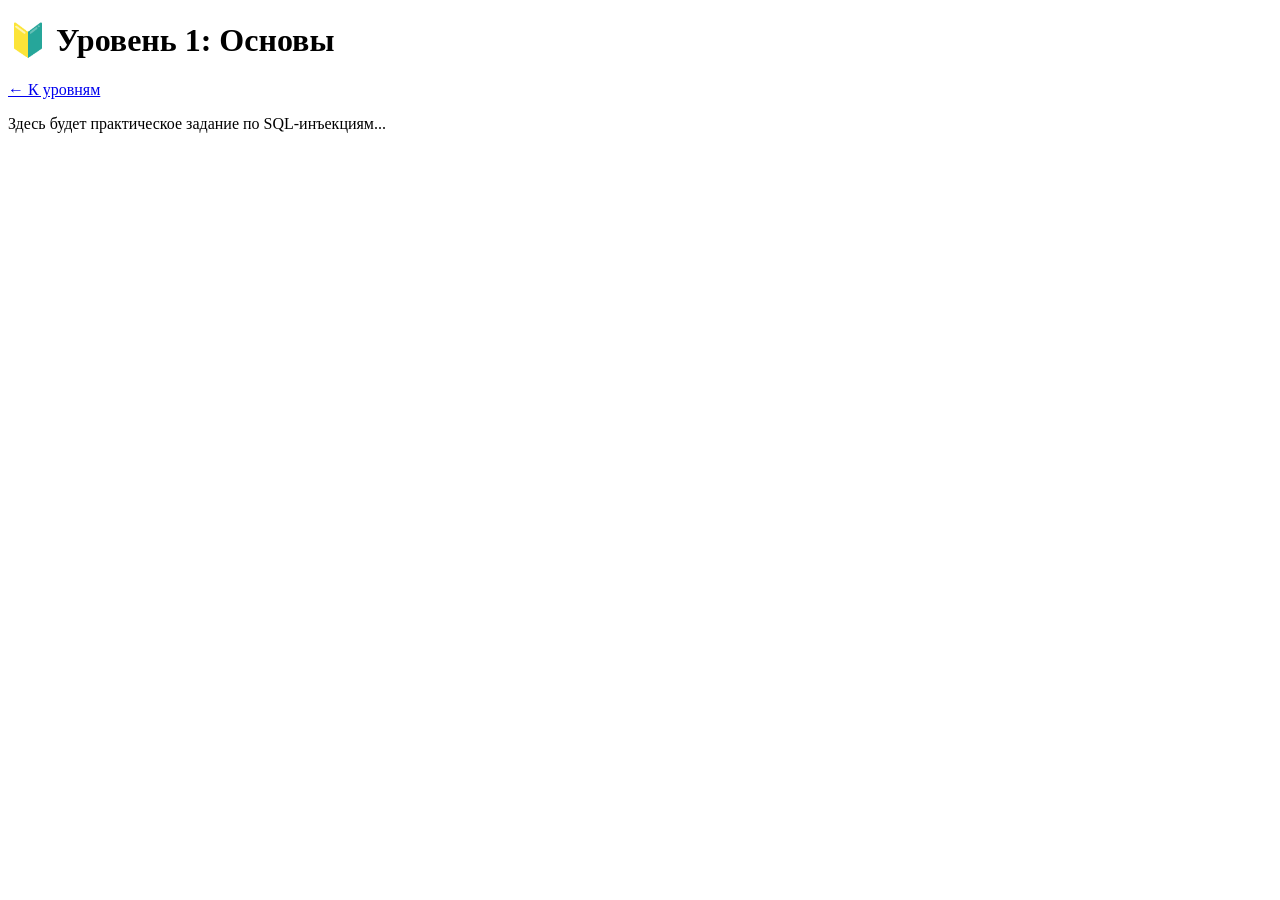
==== templates/level1.html @ 965d55bd "Add all files" ====
<!DOCTYPE html>
<html>
<head>
    <title>Уровень 1 - SQL Injection Lab</title>
    <link rel="stylesheet" href="{{ url_for('static', filename='css/style.css') }}">
</head>
<body>
    <h1>🔰 Уровень 1: Основы</h1>
    <a href="/levels">← К уровням</a>
    
    <div class="lab-content">
        <p>Здесь будет практическое задание по SQL-инъекциям...</p>
    </div>
</body>
</html>
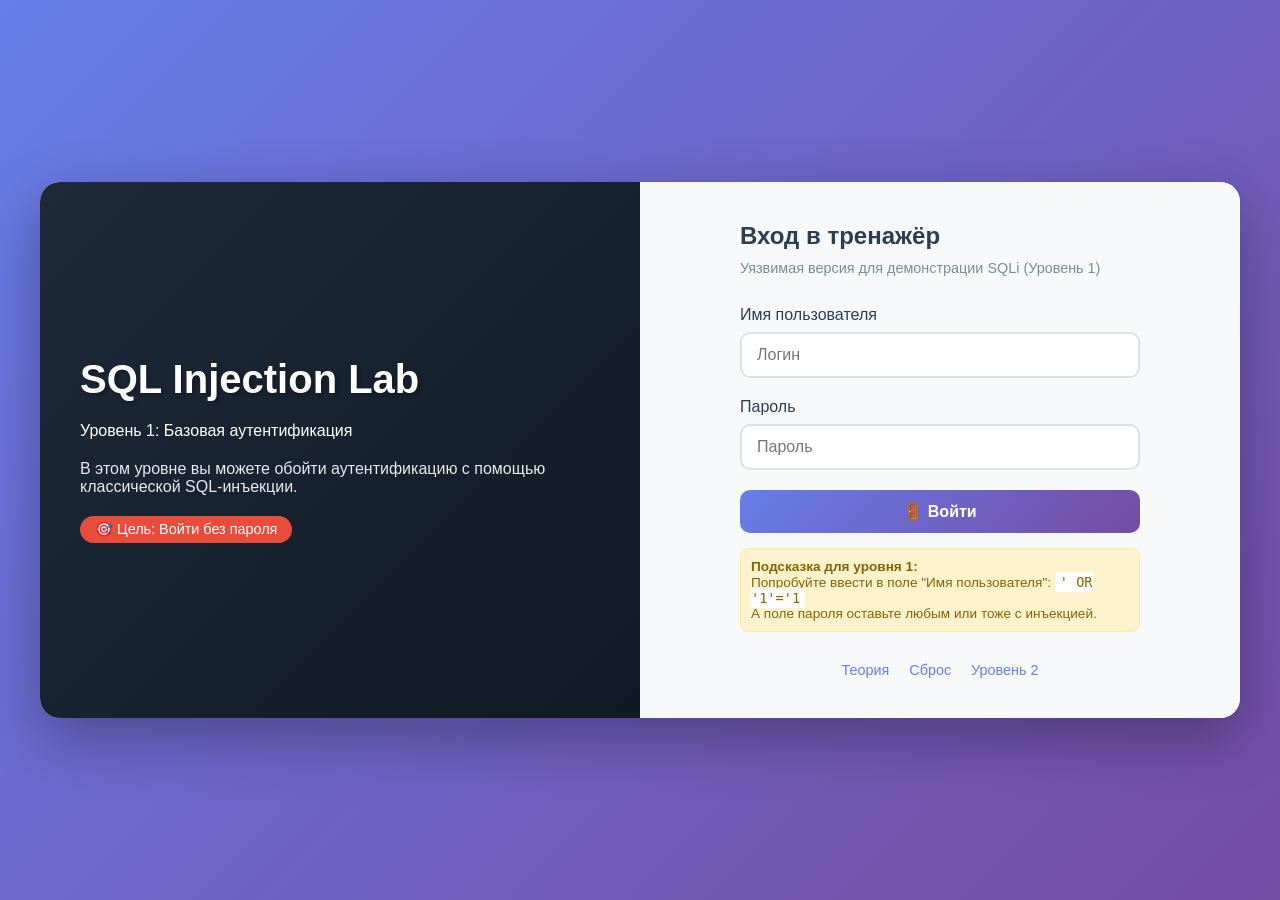
==== commit 736241df: "new" ====
--- a/templates/level1.html
+++ b/templates/level1.html
@@ -1,15 +1,424 @@
 <!DOCTYPE html>
-<html>
+<html lang="ru">
 <head>
-    <title>Уровень 1 - SQL Injection Lab</title>
-    <link rel="stylesheet" href="{{ url_for('static', filename='css/style.css') }}">
+    <meta charset="UTF-8">
+    <meta name="viewport" content="width=device-width, initial-scale=1.0">
+    <title>SQL Injection Lab - Уровень 1</title>
+    <style>
+        * {
+            margin: 0;
+            padding: 0;
+            box-sizing: border-box;
+        }
+
+        body {
+            font-family: 'Segoe UI', Tahoma, Geneva, Verdana, sans-serif;
+            background: linear-gradient(135deg, #667eea 0%, #764ba2 100%);
+            min-height: 100vh;
+            display: flex;
+            align-items: center;
+            justify-content: center;
+            padding: 20px;
+        }
+
+        .container {
+            display: flex;
+            max-width: 1200px;
+            width: 100%;
+            background: white;
+            border-radius: 20px;
+            overflow: hidden;
+            box-shadow: 0 20px 60px rgba(0,0,0,0.3);
+            min-height: 500px;
+        }
+
+        .left-panel {
+            background: linear-gradient(135deg, #1e2a3a 0%, #0f1a24 100%);
+            color: white;
+            padding: 40px;
+            flex: 1;
+            display: flex;
+            flex-direction: column;
+            justify-content: center;
+        }
+
+        .left-panel h1 {
+            font-size: 2.5rem;
+            margin-bottom: 20px;
+            text-shadow: 2px 2px 4px rgba(0,0,0,0.3);
+        }
+
+        .left-panel .badge {
+            background: #e74c3c;
+            display: inline-block;
+            padding: 5px 15px;
+            border-radius: 20px;
+            font-size: 0.9rem;
+            margin-top: 20px;
+            width: fit-content;
+        }
+
+        .right-panel {
+            flex: 1;
+            padding: 40px;
+            background: #f8f9fa;
+            display: flex;
+            align-items: center;
+            justify-content: center;
+        }
+
+        .form-box {
+            width: 100%;
+            max-width: 400px;
+        }
+
+        .form-box h2 {
+            color: #2c3e50;
+            margin-bottom: 10px;
+        }
+
+        .subtitle {
+            color: #7f8c8d;
+            margin-bottom: 30px;
+            font-size: 0.9rem;
+        }
+
+        .form-group {
+            margin-bottom: 20px;
+        }
+
+        label {
+            display: block;
+            margin-bottom: 8px;
+            color: #2c3e50;
+            font-weight: 500;
+        }
+
+        .form-control {
+            width: 100%;
+            padding: 12px 15px;
+            border: 2px solid #e0e0e0;
+            border-radius: 10px;
+            font-size: 1rem;
+            transition: all 0.3s;
+        }
+
+        .form-control:focus {
+            outline: none;
+            border-color: #667eea;
+            box-shadow: 0 0 0 3px rgba(102,126,234,0.1);
+        }
+
+        .btn {
+            width: 100%;
+            padding: 12px;
+            background: linear-gradient(135deg, #667eea 0%, #764ba2 100%);
+            color: white;
+            border: none;
+            border-radius: 10px;
+            font-size: 1rem;
+            font-weight: 600;
+            cursor: pointer;
+            transition: transform 0.2s;
+        }
+
+        .btn:hover {
+            transform: translateY(-2px);
+            box-shadow: 0 5px 15px rgba(0,0,0,0.2);
+        }
+
+        .links {
+            margin-top: 30px;
+            text-align: center;
+            display: flex;
+            gap: 20px;
+            justify-content: center;
+        }
+
+        .links a {
+            color: #667eea;
+            text-decoration: none;
+            font-size: 0.9rem;
+            transition: color 0.3s;
+        }
+
+        .links a:hover {
+            color: #764ba2;
+            text-decoration: underline;
+        }
+
+        .result-box {
+            margin-top: 20px;
+            padding: 15px;
+            border-radius: 10px;
+            background: white;
+            border-left: 4px solid;
+            font-size: 0.9rem;
+        }
+
+        .result-box.success {
+            border-left-color: #27ae60;
+            background: #e8f5e9;
+            color: #155724;
+        }
+
+        .result-box.error {
+            border-left-color: #e74c3c;
+            background: #fef3f2;
+            color: #c0392b;
+        }
+
+        .result-box.info {
+            border-left-color: #3498db;
+            background: #e3f2fd;
+            color: #1565c0;
+        }
+
+        .hint {
+            margin-top: 15px;
+            padding: 10px;
+            background: #fff3cd;
+            border-radius: 8px;
+            font-size: 0.85rem;
+            color: #856404;
+            border: 1px solid #ffeaa7;
+        }
+
+        .query-display {
+            font-family: 'Courier New', monospace;
+            background: #2d2d2d;
+            color: #4ecdc4;
+            padding: 10px;
+            border-radius: 8px;
+            margin-top: 10px;
+            font-size: 0.8rem;
+            overflow-x: auto;
+        }
+    </style>
 </head>
 <body>
-    <h1>🔰 Уровень 1: Основы</h1>
-    <a href="/levels">← К уровням</a>
-    
-    <div class="lab-content">
-        <p>Здесь будет практическое задание по SQL-инъекциям...</p>
+    <div class="container">
+        <div class="left-panel">
+            <h1> SQL Injection Lab</h1>
+            <p>Уровень 1: Базовая аутентификация</p>
+            <p style="margin-top: 20px; opacity: 0.9;">В этом уровне вы можете обойти аутентификацию с помощью классической SQL-инъекции.</p>
+            <div class="badge">🎯 Цель: Войти без пароля</div>
+        </div>
+        <div class="right-panel">
+            <div class="form-box">
+                <h2> Вход в тренажёр</h2>
+                <p class="subtitle">Уязвимая версия для демонстрации SQLi (Уровень 1)</p>
+                
+                <form method="POST" id="loginForm">
+                    <div class="form-group">
+                        <label> Имя пользователя</label>
+                        <input type="text" name="username" id="username" class="form-control" 
+                               placeholder="Логин" autocomplete="off">
+                    </div>
+                    
+                    <div class="form-group">
+			    <label> Пароль</label>
+                        <input type="password" name="password" id="password" class="form-control" 
+                               placeholder="Пароль">
+                    </div>
+                    
+                    <button type="submit" class="btn">🚪 Войти</button>
+                </form>
+
+                <div id="result"></div>
+
+                <div class="hint">
+                     <strong>Подсказка для уровня 1:</strong><br>
+                    Попробуйте ввести в поле "Имя пользователя": <code style="background:#fff; padding:2px 5px; border-radius:4px;">' OR '1'='1</code><br>
+                    А поле пароля оставьте любым или тоже с инъекцией.
+                </div>
+
+                <div class="links">
+                    <a href="#" onclick="showTheory()"> Теория</a>
+		    <a href="#" onclick="resetLevel()"> Сброс</a>
+                    <a href="#" onclick="nextLevel()"> Уровень 2</a>
+                </div>
+            </div>
+        </div>
     </div>
+
+    <script>
+        // Имитация базы данных пользователей
+        const usersDB = [
+            { id: 1, username: 'admin', password: 'secret123', role: 'admin' },
+            { id: 2, username: 'user', password: 'userpass', role: 'user' },
+            { id: 3, username: 'alice', password: 'alice2024', role: 'user' }
+        ];
+
+        // Функция, имитирующая уязвимый SQL запрос
+        function vulnerableSQLQuery(username, password) {
+            // УЯЗВИМЫЙ КОД - НИКОГДА НЕ ИСПОЛЬЗУЙТЕ В РЕАЛЬНЫХ ПРОЕКТАХ!
+            // Прямая конкатенация в SQL запрос
+            const query = `SELECT * FROM users WHERE username = '${username}' AND password = '${password}'`;
+            
+            // Логируем запрос для демонстрации (в реальном тренажёре это было бы на сервере)
+            console.log('Выполняется SQL запрос:', query);
+            
+            // Имитируем выполнение запроса
+            // В реальной уязвимой системе инъекция изменила бы логику запроса
+            let isAuthenticated = false;
+            let matchedUser = null;
+            
+            // Простая имитация - проверяем, содержит ли запрос признаки инъекции
+            // или совпадает ли с реальными данными
+            const hasInjection = username.toLowerCase().includes("' or") || 
+                                username.toLowerCase().includes("or '1'='1") ||
+                                username.toLowerCase().includes("or 1=1") ||
+                                password.toLowerCase().includes("' or") ||
+                                password.toLowerCase().includes("or '1'='1");
+            
+            if (hasInjection) {
+                // Если есть инъекция - даём доступ (имитация обхода аутентификации)
+                isAuthenticated = true;
+                matchedUser = { username: username.split("'")[0] || "hacker", role: "guest" };
+            } else {
+                // Нормальная проверка
+                matchedUser = usersDB.find(u => u.username === username && u.password === password);
+                isAuthenticated = !!matchedUser;
+            }
+            
+            return {
+                success: isAuthenticated,
+                user: matchedUser,
+                query: query,
+                isInjection: hasInjection
+            };
+        }
+
+        // Отображение результата
+        function displayResult(result) {
+            const resultDiv = document.getElementById('result');
+            
+            if (result.success) {
+                let userInfo = '';
+                if (result.user) {
+                    userInfo = `Добро пожаловать, ${result.user.username}!`;
+                    if (result.user.role === 'admin') userInfo += ' (Администратор)';
+                } else {
+                    userInfo = 'Доступ предоставлен через SQL инъекцию!';
+                }
+                
+                resultDiv.innerHTML = `
+                    <div class="result-box success">
+                        <strong> Аутентификация успешна!</strong><br>
+                        ${userInfo}
+                        ${result.isInjection ? '<br><br>🎉 Вы использовали SQL-инъекцию для обхода аутентификации! Это демонстрирует уязвимость.' : ''}
+                        <div class="query-display">
+                            📝 Выполненный SQL запрос:<br>
+                            <code style="color: #ff6b6b;">${escapeHtml(result.query)}</code>
+                        </div>
+                    </div>
+                `;
+            } else {
+                resultDiv.innerHTML = `
+                    <div class="result-box error">
+                        <strong> Ошибка аутентификации</strong><br>
+                        Неверное имя пользователя или пароль.
+                        <div class="query-display">
+                            Выполненный SQL запрос:<br>
+                            <code style="color: #ff6b6b;">${escapeHtml(result.query)}</code>
+                        </div>
+                        <br>
+                         Попробуйте SQL-инъекцию: <code style="background:#fff; padding:2px 5px;">' OR '1'='1</code> в поле логина
+                    </div>
+                `;
+            }
+        }
+
+        // Функция для экранирования HTML
+        function escapeHtml(str) {
+            if (!str) return '';
+            return str.replace(/[&<>]/g, function(m) {
+                if (m === '&') return '&amp;';
+                if (m === '<') return '&lt;';
+                if (m === '>') return '&gt;';
+                return m;
+            }).replace(/(')/g, "&#39;");
+        }
+
+        // Обработка отправки формы
+        document.getElementById('loginForm').addEventListener('submit', function(e) {
+            e.preventDefault();
+            
+            const username = document.getElementById('username').value;
+            const password = document.getElementById('password').value;
+            
+            if (!username) {
+                document.getElementById('result').innerHTML = `
+                    <div class="result-box error">
+                        Пожалуйста, введите имя пользователя
+                    </div>
+                `;
+                return;
+            }
+            
+            const result = vulnerableSQLQuery(username, password);
+            displayResult(result);
+            
+            // Очищаем поля (опционально)
+            // document.getElementById('username').value = '';
+            // document.getElementById('password').value = '';
+        });
+
+        // Функция для отображения теории
+        window.showTheory = function() {
+            document.getElementById('result').innerHTML = `
+                <div class="result-box info">
+                    <strong>📖 Теория SQL-инъекций (Уровень 1)</strong><br><br>
+                    <strong>Что произошло?</strong><br>
+                    Уязвимый код формирует SQL запрос так:<br>
+                    <code style="background:#2d2d2d; color:#4ecdc4; display:block; padding:8px; margin:10px 0; border-radius:5px;">
+                    SELECT * FROM users WHERE username = '${'пользователь'}' AND password = '${'пароль'}'
+                    </code><br>
+                    
+                    Когда вы вводите <code style="background:#ffeaa7; padding:2px 5px;">' OR '1'='1</code> в поле username, запрос становится:<br>
+                    <code style="background:#2d2d2d; color:#4ecdc4; display:block; padding:8px; margin:10px 0; border-radius:5px;">
+                    SELECT * FROM users WHERE username = '' OR '1'='1' AND password = 'любой_пароль'
+                    </code><br>
+                    
+                    Условие <code>'1'='1'</code> всегда истинно, поэтому запрос возвращает всех пользователей и обходит проверку пароля!<br><br>
+                    
+                    <strong> Как защититься?</strong><br>
+                    1. Использовать подготовленные выражения (Prepared Statements)<br>
+                    2. Экранировать спецсимволы<br>
+                    3. Использовать ORM<br>
+                    4. Валидация ввода<br>
+                    5. Минимальные привилегии для БД
+                </div>
+            `;
+        };
+
+        // Сброс уровня
+        window.resetLevel = function() {
+            document.getElementById('username').value = '';
+            document.getElementById('password').value = '';
+            document.getElementById('result').innerHTML = `
+                <div class="result-box info">
+                     Уровень сброшен. Попробуйте снова использовать SQL-инъекцию!
+                </div>
+            `;
+        };
+
+        // Переход на следующий уровень (демо)
+        window.nextLevel = function() {
+            document.getElementById('result').innerHTML = `
+                <div class="result-box info">
+                     Уровень 2 в разработке...<br>
+                    В следующем уровне вы научитесь обходить аутентификацию с UNION инъекциями!
+                </div>
+            `;
+        };
+
+        // Добавляем пример успешной инъекции при загрузке
+        window.addEventListener('load', function() {
+            console.log('SQL Injection Lab - Уровень 1 загружен');
+            console.log('Пример инъекции: \' OR \'1\'=\'1');
+        });
+    </script>
 </body>
 </html>
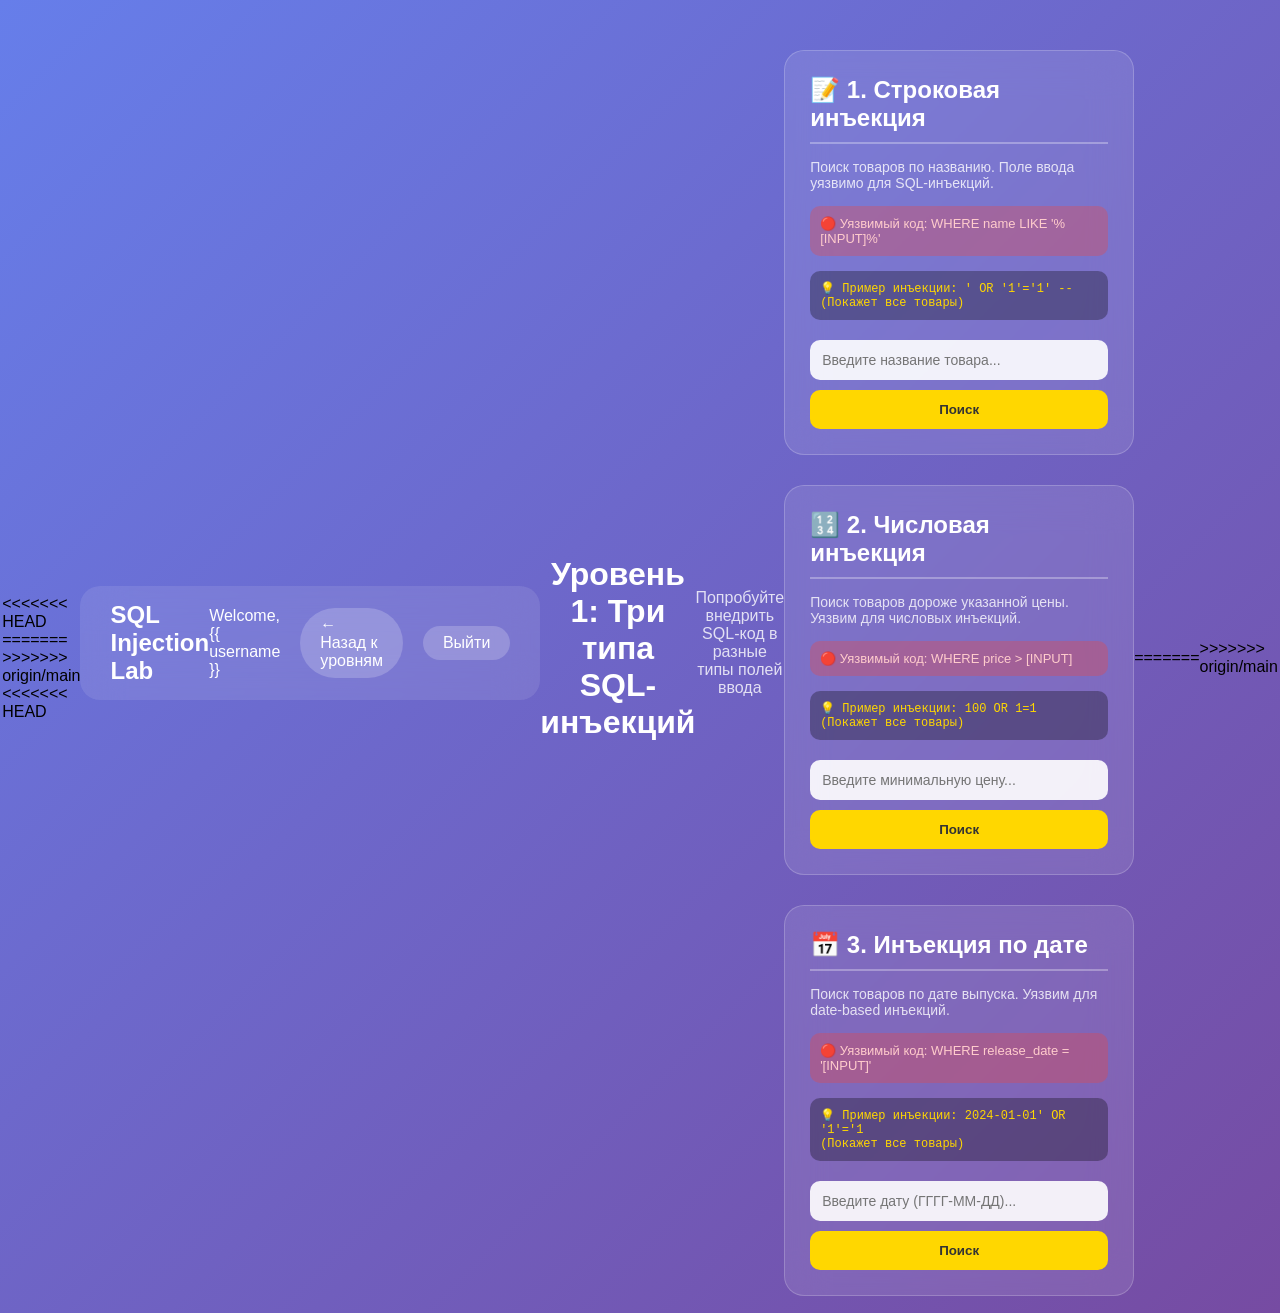
==== commit 599f8d72: "Merge remote-tracking branch origin/main" ====
--- a/templates/level1.html
+++ b/templates/level1.html
@@ -1,14 +1,178 @@
 <!DOCTYPE html>
+<<<<<<< HEAD
+<html lang="en">
+<head>
+    <meta charset="UTF-8">
+    <meta name="viewport" content="width=device-width, initial-scale=1.0">
+    <title>Уровень 1 - SQL Injection Lab</title>
+=======
 <html lang="ru">
 <head>
     <meta charset="UTF-8">
     <meta name="viewport" content="width=device-width, initial-scale=1.0">
     <title>SQL Injection Lab - Уровень 1</title>
+>>>>>>> origin/main
     <style>
         * {
             margin: 0;
             padding: 0;
             box-sizing: border-box;
+<<<<<<< HEAD
+            font-family: 'Poppins', 'Segoe UI', system-ui, sans-serif;
+        }
+
+        body {
+            background: linear-gradient(135deg, #667eea 0%, #764ba2 100%);
+            min-height: 100vh;
+            padding: 20px;
+        }
+
+        .navbar {
+            background: rgba(255, 255, 255, 0.1);
+            backdrop-filter: blur(20px);
+            border-radius: 20px;
+            padding: 15px 30px;
+            margin-bottom: 30px;
+            display: flex;
+            justify-content: space-between;
+            align-items: center;
+        }
+
+        .logo h2 {
+            color: white;
+        }
+
+        .user-info {
+            display: flex;
+            align-items: center;
+            gap: 20px;
+        }
+
+        .user-name {
+            color: white;
+        }
+
+        .logout-btn {
+            background: rgba(255, 255, 255, 0.2);
+            color: white;
+            padding: 8px 20px;
+            border-radius: 40px;
+            text-decoration: none;
+        }
+
+        .back-btn {
+            background: rgba(255, 255, 255, 0.2);
+            color: white;
+            padding: 8px 20px;
+            border-radius: 40px;
+            text-decoration: none;
+        }
+
+        h1 {
+            text-align: center;
+            color: white;
+            margin-bottom: 20px;
+        }
+
+        .description {
+            text-align: center;
+            color: rgba(255, 255, 255, 0.8);
+            margin-bottom: 30px;
+        }
+
+        .attacks-container {
+            display: grid;
+            grid-template-columns: repeat(auto-fit, minmax(350px, 1fr));
+            gap: 30px;
+            margin-top: 30px;
+        }
+
+        .attack-card {
+            background: rgba(255, 255, 255, 0.1);
+            backdrop-filter: blur(20px);
+            border-radius: 20px;
+            padding: 25px;
+            border: 1px solid rgba(255, 255, 255, 0.2);
+            transition: transform 0.3s;
+        }
+
+        .attack-card:hover {
+            transform: translateY(-5px);
+        }
+
+        .attack-card h2 {
+            color: white;
+            margin-bottom: 15px;
+            padding-bottom: 10px;
+            border-bottom: 2px solid rgba(255, 255, 255, 0.3);
+        }
+
+        .attack-card .description {
+            color: rgba(255, 255, 255, 0.8);
+            font-size: 14px;
+            margin-bottom: 15px;
+            text-align: left;
+        }
+
+        .attack-card .vulnerability {
+            background: rgba(244, 67, 54, 0.3);
+            padding: 10px;
+            border-radius: 10px;
+            margin-bottom: 15px;
+            font-size: 13px;
+            color: #ffcccc;
+        }
+
+        .attack-card .example {
+            background: rgba(0, 0, 0, 0.3);
+            padding: 10px;
+            border-radius: 10px;
+            font-family: monospace;
+            font-size: 12px;
+            margin-bottom: 20px;
+            color: #ffd700;
+        }
+
+        .input-group {
+            display: flex;
+            flex-direction: column;
+            gap: 10px;
+        }
+
+        .input-group input {
+            padding: 12px;
+            border-radius: 10px;
+            border: none;
+            background: rgba(255, 255, 255, 0.9);
+            font-size: 14px;
+        }
+
+        .input-group button {
+            padding: 12px;
+            border-radius: 10px;
+            border: none;
+            background: #ffd700;
+            color: #333;
+            font-weight: bold;
+            cursor: pointer;
+            transition: 0.3s;
+        }
+
+        .input-group button:hover {
+            background: #ffed4a;
+            transform: scale(1.02);
+        }
+
+        @media (max-width: 768px) {
+            .navbar {
+                flex-direction: column;
+                gap: 15px;
+            }
+            
+            .attacks-container {
+                grid-template-columns: 1fr;
+            }
+=======
         }
 
         body {
@@ -193,10 +357,93 @@
             margin-top: 10px;
             font-size: 0.8rem;
             overflow-x: auto;
+>>>>>>> origin/main
         }
     </style>
 </head>
 <body>
+<<<<<<< HEAD
+    <div class="navbar">
+        <div class="logo">
+            <h2>SQL Injection Lab</h2>
+        </div>
+        <div class="user-info">
+            <span class="user-name">Welcome, {{ username }}</span>
+            <a href="/levels" class="back-btn">← Назад к уровням</a>
+            <a href="/logout" class="logout-btn">Выйти</a>
+        </div>
+    </div>
+
+    <h1>Уровень 1: Три типа SQL-инъекций</h1>
+    <div class="description">
+        Попробуйте внедрить SQL-код в разные типы полей ввода
+    </div>
+
+    <div class="attacks-container">
+        <!-- Атака 1: Строковый тип -->
+        <div class="attack-card">
+            <h2>📝 1. Строковая инъекция</h2>
+            <div class="description">
+                Поиск товаров по названию. Поле ввода уязвимо для SQL-инъекций.
+            </div>
+            <div class="vulnerability">
+                🔴 Уязвимый код: WHERE name LIKE '%[INPUT]%'
+            </div>
+            <div class="example">
+                💡 Пример инъекции: ' OR '1'='1' -- 
+                <br>(Покажет все товары)
+            </div>
+            <form action="/level/1/string" method="POST">
+                <div class="input-group">
+                    <input type="text" name="search" placeholder="Введите название товара...">
+                    <button type="submit">Поиск</button>
+                </div>
+            </form>
+        </div>
+
+        <!-- Атака 2: Числовой тип -->
+        <div class="attack-card">
+            <h2>🔢 2. Числовая инъекция</h2>
+            <div class="description">
+                Поиск товаров дороже указанной цены. Уязвим для числовых инъекций.
+            </div>
+            <div class="vulnerability">
+                🔴 Уязвимый код: WHERE price > [INPUT]
+            </div>
+            <div class="example">
+                💡 Пример инъекции: 100 OR 1=1
+                <br>(Покажет все товары)
+            </div>
+            <form action="/level/1/number" method="POST">
+                <div class="input-group">
+                    <input type="text" name="price" placeholder="Введите минимальную цену...">
+                    <button type="submit">Поиск</button>
+                </div>
+            </form>
+        </div>
+
+        <!-- Атака 3: Дата -->
+        <div class="attack-card">
+            <h2>📅 3. Инъекция по дате</h2>
+            <div class="description">
+                Поиск товаров по дате выпуска. Уязвим для date-based инъекций.
+            </div>
+            <div class="vulnerability">
+                🔴 Уязвимый код: WHERE release_date = '[INPUT]'
+            </div>
+            <div class="example">
+                💡 Пример инъекции: 2024-01-01' OR '1'='1
+                <br>(Покажет все товары)
+            </div>
+            <form action="/level/1/date" method="POST">
+                <div class="input-group">
+                    <input type="text" name="date" placeholder="Введите дату (ГГГГ-ММ-ДД)...">
+                    <button type="submit">Поиск</button>
+                </div>
+            </form>
+        </div>
+    </div>
+=======
     <div class="container">
         <div class="left-panel">
             <h1> SQL Injection Lab</h1>
@@ -420,5 +667,6 @@
             console.log('Пример инъекции: \' OR \'1\'=\'1');
         });
     </script>
+>>>>>>> origin/main
 </body>
 </html>
